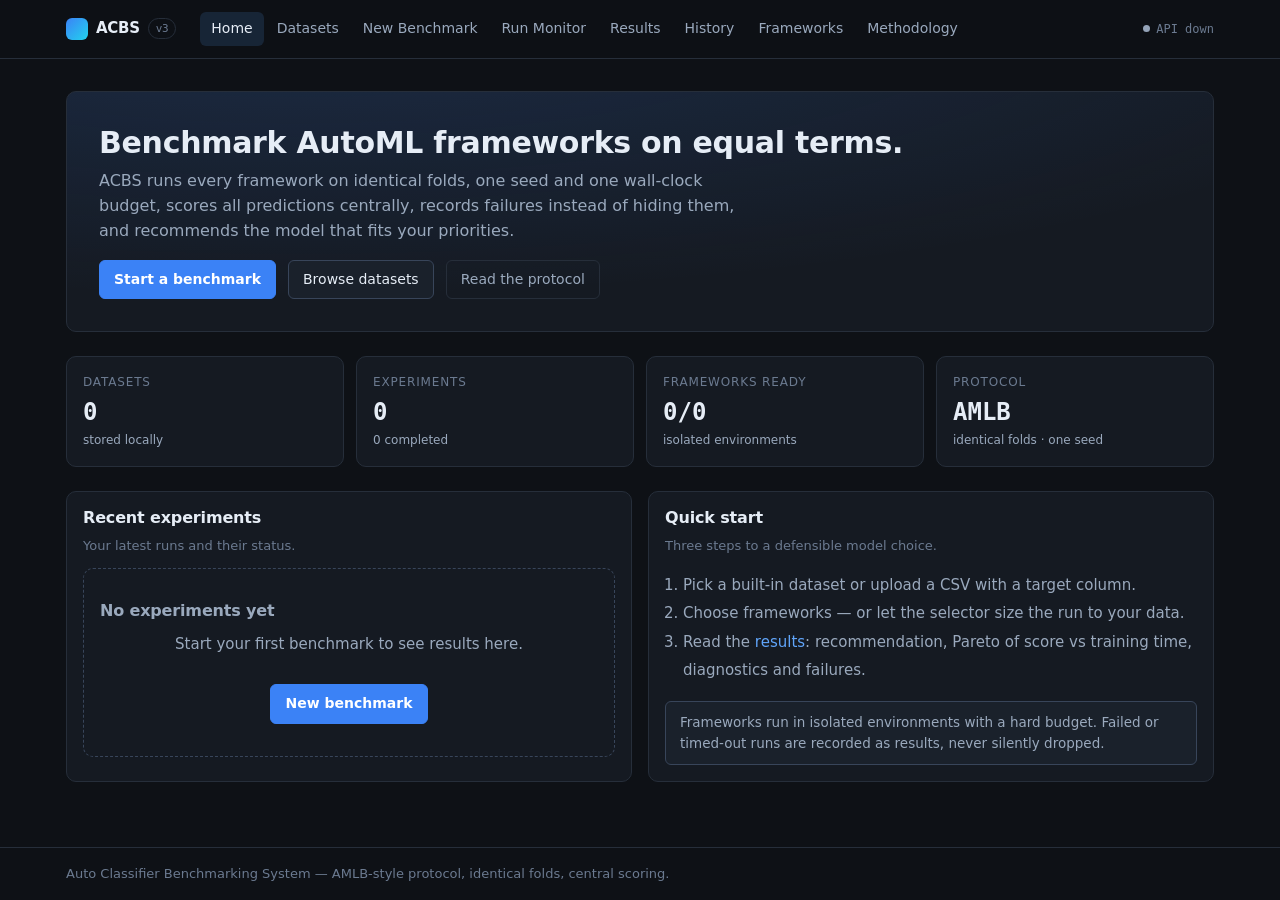
==== web/index.html @ 86306ca5 "feat(web): add the plain-HTML nine-page frontend Home, Datasets, New Benchmark, Run Monitor, Results" ====
<!doctype html>
<html lang="en">
  <head>
    <meta charset="utf-8" />
    <meta name="viewport" content="width=device-width, initial-scale=1" />
    <title>ACBS — Auto Classifier Benchmarking System</title>
    <link rel="stylesheet" href="css/tokens.css" />
    <link rel="stylesheet" href="css/base.css" />
    <link rel="stylesheet" href="css/components.css" />
  </head>
  <body data-page="home">
    <main>
      <section class="hero">
        <h1>Benchmark AutoML frameworks on equal terms.</h1>
        <p>
          ACBS runs every framework on identical folds, one seed and one wall-clock budget, scores all
          predictions centrally, records failures instead of hiding them, and recommends the model that
          fits your priorities.
        </p>
        <div class="actions">
          <a class="btn primary" href="new-benchmark.html">Start a benchmark</a>
          <a class="btn" href="datasets.html">Browse datasets</a>
          <a class="btn ghost" href="methodology.html">Read the protocol</a>
        </div>
      </section>

      <section class="stat-row" id="stats"></section>

      <section class="grid cols-2">
        <div class="card">
          <h3>Recent experiments</h3>
          <p class="card-sub">Your latest runs and their status.</p>
          <div id="recent"></div>
        </div>
        <div class="card">
          <h3>Quick start</h3>
          <p class="card-sub">Three steps to a defensible model choice.</p>
          <ol class="dim" style="padding-left: 18px; line-height: 1.9">
            <li>Pick a built-in dataset or upload a CSV with a target column.</li>
            <li>Choose frameworks — or let the selector size the run to your data.</li>
            <li>
              Read the <a href="results.html">results</a>: recommendation, Pareto of score vs training
              time, diagnostics and failures.
            </li>
          </ol>
          <div class="notice mt-4">
            Frameworks run in isolated environments with a hard budget. Failed or timed-out runs are
            recorded as results, never silently dropped.
          </div>
        </div>
      </section>
    </main>

    <script src="js/api.js"></script>
    <script src="js/components/ui.js"></script>
    <script src="js/shell.js"></script>
    <script src="js/pages/home.js"></script>
  </body>
</html>
---- web/css/tokens.css ----
/* ACBS design tokens — dark benchmark-console theme. */

:root {
  --bg: #0e1116;
  --bg-elev: #151a22;
  --bg-elev-2: #1a212b;
  --bg-hover: #1f2733;
  --border: #262e3a;
  --border-strong: #38455a;

  --text: #e6edf6;
  --text-dim: #9aa9bd;
  --text-faint: #6b7a90;

  --accent: #60a5fa;
  --accent-strong: #3b82f6;
  --accent-soft: rgba(96, 165, 250, 0.14);

  --ok: #4ade80;
  --ok-soft: rgba(74, 222, 128, 0.13);
  --warn: #fbbf24;
  --warn-soft: rgba(251, 191, 36, 0.13);
  --danger: #f87171;
  --danger-soft: rgba(248, 113, 113, 0.13);
  --neutral: #94a3b8;
  --neutral-soft: rgba(148, 163, 184, 0.13);

  --font-sans: system-ui, -apple-system, "Segoe UI", Roboto, "Helvetica Neue", sans-serif;
  --font-mono: ui-monospace, "Cascadia Mono", "SF Mono", Menlo, Consolas, monospace;

  --r: 10px;
  --r-sm: 6px;

  --sp-1: 4px;
  --sp-2: 8px;
  --sp-3: 12px;
  --sp-4: 16px;
  --sp-5: 24px;
  --sp-6: 32px;
  --sp-7: 48px;

  --shadow: 0 10px 30px rgba(0, 0, 0, 0.4);
  --maxw: 1180px;
}
---- web/css/base.css ----
/* Base: reset, typography, shell layout. */

*,
*::before,
*::after {
  box-sizing: border-box;
}

html,
body {
  margin: 0;
  padding: 0;
}

body {
  background: var(--bg);
  color: var(--text);
  font-family: var(--font-sans);
  font-size: 15px;
  line-height: 1.55;
  -webkit-font-smoothing: antialiased;
  min-height: 100vh;
  display: flex;
  flex-direction: column;
}

img,
svg {
  max-width: 100%;
}

a {
  color: var(--accent);
  text-decoration: none;
}

a:hover {
  text-decoration: underline;
}

h1,
h2,
h3,
h4 {
  margin: 0 0 var(--sp-3);
  line-height: 1.25;
  font-weight: 650;
  letter-spacing: -0.01em;
}

h1 {
  font-size: 26px;
}
h2 {
  font-size: 20px;
}
h3 {
  font-size: 16px;
}

p {
  margin: 0 0 var(--sp-3);
  color: var(--text-dim);
}

code,
.mono {
  font-family: var(--font-mono);
  font-size: 0.92em;
}

/* ---------- Shell ---------- */

.site-header {
  position: sticky;
  top: 0;
  z-index: 50;
  background: rgba(14, 17, 22, 0.92);
  backdrop-filter: blur(8px);
  border-bottom: 1px solid var(--border);
}

.site-header .inner {
  max-width: var(--maxw);
  margin: 0 auto;
  padding: var(--sp-3) var(--sp-4);
  display: flex;
  align-items: center;
  gap: var(--sp-5);
}

.brand {
  display: flex;
  align-items: center;
  gap: var(--sp-2);
  color: var(--text);
  font-weight: 700;
  letter-spacing: -0.02em;
}

.brand:hover {
  text-decoration: none;
}

.brand .mark {
  width: 22px;
  height: 22px;
  border-radius: 6px;
  background: linear-gradient(135deg, var(--accent-strong), #22d3ee);
  display: inline-block;
}

.brand .tag {
  font-family: var(--font-mono);
  font-size: 11px;
  color: var(--text-faint);
  border: 1px solid var(--border);
  border-radius: 999px;
  padding: 1px 7px;
  font-weight: 500;
}

.site-nav {
  display: flex;
  gap: 2px;
  flex-wrap: wrap;
}

.site-nav a {
  color: var(--text-dim);
  padding: 6px 11px;
  border-radius: var(--r-sm);
  font-size: 14px;
}

.site-nav a:hover {
  color: var(--text);
  background: var(--bg-hover);
  text-decoration: none;
}

.site-nav a.active {
  color: var(--text);
  background: var(--accent-soft);
}

.site-header .spacer {
  flex: 1;
}

.api-state {
  font-family: var(--font-mono);
  font-size: 12px;
  color: var(--text-faint);
  display: flex;
  align-items: center;
  gap: 6px;
}

.api-state .dot {
  width: 7px;
  height: 7px;
  border-radius: 50%;
  background: var(--neutral);
}

.api-state.up .dot {
  background: var(--ok);
}

main {
  flex: 1;
  max-width: var(--maxw);
  width: 100%;
  margin: 0 auto;
  padding: var(--sp-6) var(--sp-4) var(--sp-7);
}

.site-footer {
  border-top: 1px solid var(--border);
  color: var(--text-faint);
  font-size: 13px;
}

.site-footer .inner {
  max-width: var(--maxw);
  margin: 0 auto;
  padding: var(--sp-4);
  display: flex;
  gap: var(--sp-4);
  justify-content: space-between;
  flex-wrap: wrap;
}

.page-head {
  display: flex;
  align-items: flex-end;
  justify-content: space-between;
  gap: var(--sp-4);
  margin-bottom: var(--sp-5);
  flex-wrap: wrap;
}

.page-head .sub {
  color: var(--text-dim);
  margin: 0;
  max-width: 640px;
}

/* ---------- Hero (home) ---------- */

.hero {
  border: 1px solid var(--border);
  background:
    radial-gradient(1200px 300px at 20% -40%, rgba(59, 130, 246, 0.18), transparent),
    var(--bg-elev);
  border-radius: var(--r);
  padding: var(--sp-6);
  margin-bottom: var(--sp-5);
}

.hero h1 {
  font-size: 30px;
  margin-bottom: var(--sp-2);
}

.hero p {
  max-width: 640px;
  font-size: 16px;
}

.hero .actions {
  display: flex;
  gap: var(--sp-3);
  margin-top: var(--sp-4);
}

.stat-row {
  display: grid;
  grid-template-columns: repeat(auto-fit, minmax(150px, 1fr));
  gap: var(--sp-3);
  margin-bottom: var(--sp-5);
}
---- web/css/components.css ----
/* Components: cards, buttons, badges, tables, forms, tabs, progress, grid. */

/* ---------- Layout helpers ---------- */

.grid {
  display: grid;
  gap: var(--sp-4);
}

.grid.cols-2 {
  grid-template-columns: repeat(auto-fit, minmax(320px, 1fr));
}

.grid.cols-3 {
  grid-template-columns: repeat(auto-fit, minmax(240px, 1fr));
}

.row {
  display: flex;
  gap: var(--sp-3);
  align-items: center;
  flex-wrap: wrap;
}

.row.between {
  justify-content: space-between;
}

.stack {
  display: flex;
  flex-direction: column;
  gap: var(--sp-3);
}

.mt-4 {
  margin-top: var(--sp-4);
}
.mt-5 {
  margin-top: var(--sp-5);
}
.mb-4 {
  margin-bottom: var(--sp-4);
}

.dim {
  color: var(--text-dim);
}
.faint {
  color: var(--text-faint);
}
.small {
  font-size: 13px;
}

/* ---------- Cards / panels ---------- */

.card {
  background: var(--bg-elev);
  border: 1px solid var(--border);
  border-radius: var(--r);
  padding: var(--sp-4);
}

.card.pad-5 {
  padding: var(--sp-5);
}

.card h3 {
  display: flex;
  align-items: center;
  gap: var(--sp-2);
}

.card .card-sub {
  color: var(--text-faint);
  font-size: 13px;
  margin: -4px 0 var(--sp-3);
}

.card.clickable {
  cursor: pointer;
  transition: border-color 0.15s, transform 0.15s;
}

.card.clickable:hover {
  border-color: var(--border-strong);
  transform: translateY(-2px);
  text-decoration: none;
}

.stat {
  background: var(--bg-elev);
  border: 1px solid var(--border);
  border-radius: var(--r);
  padding: var(--sp-4);
}

.stat .label {
  font-size: 12px;
  text-transform: uppercase;
  letter-spacing: 0.07em;
  color: var(--text-faint);
}

.stat .value {
  font-family: var(--font-mono);
  font-size: 24px;
  font-weight: 600;
  margin-top: 2px;
}

.stat .hint {
  font-size: 12px;
  color: var(--text-dim);
}

/* ---------- Buttons ---------- */

.btn {
  display: inline-flex;
  align-items: center;
  gap: 7px;
  border-radius: var(--r-sm);
  border: 1px solid var(--border-strong);
  background: var(--bg-elev-2);
  color: var(--text);
  font-size: 14px;
  font-family: inherit;
  padding: 8px 14px;
  cursor: pointer;
  transition: background 0.15s, border-color 0.15s;
}

.btn:hover {
  background: var(--bg-hover);
  text-decoration: none;
}

.btn:disabled {
  opacity: 0.45;
  cursor: not-allowed;
}

.btn.primary {
  background: var(--accent-strong);
  border-color: var(--accent-strong);
  color: #fff;
  font-weight: 600;
}

.btn.primary:hover {
  background: #2f6fd8;
}

.btn.danger {
  background: var(--danger-soft);
  border-color: rgba(248, 113, 113, 0.4);
  color: var(--danger);
}

.btn.ghost {
  background: transparent;
  border-color: var(--border);
  color: var(--text-dim);
}

.btn.ghost:hover {
  color: var(--text);
  background: var(--bg-hover);
}

.btn.sm {
  padding: 5px 10px;
  font-size: 13px;
}

.btn-group {
  display: inline-flex;
  gap: var(--sp-2);
  flex-wrap: wrap;
}

/* ---------- Badges ---------- */

.badge {
  display: inline-flex;
  align-items: center;
  gap: 6px;
  font-family: var(--font-mono);
  font-size: 11.5px;
  font-weight: 600;
  padding: 2px 9px;
  border-radius: 999px;
  border: 1px solid transparent;
  text-transform: uppercase;
  letter-spacing: 0.04em;
  white-space: nowrap;
}

.badge::before {
  content: "";
  width: 6px;
  height: 6px;
  border-radius: 50%;
  background: currentColor;
}

.badge.ok,
.badge.completed,
.badge.running {
  color: var(--ok);
  background: var(--ok-soft);
}
.badge.running::before {
  animation: pulse 1.1s ease-in-out infinite;
}
.badge.failed,
.badge.timeout,
.badge.cancelled,
.badge.cancelling {
  color: var(--danger);
  background: var(--danger-soft);
}
.badge.timeout,
.badge.queued,
.badge.skipped {
  color: var(--warn);
  background: var(--warn-soft);
}
.badge.info,
.badge.installed {
  color: var(--accent);
  background: var(--accent-soft);
}
.badge.muted {
  color: var(--neutral);
  background: var(--neutral-soft);
}

@keyframes pulse {
  50% {
    opacity: 0.35;
  }
}

/* ---------- Tables ---------- */

.table-wrap {
  overflow-x: auto;
  border: 1px solid var(--border);
  border-radius: var(--r);
  background: var(--bg-elev);
}

table {
  width: 100%;
  border-collapse: collapse;
  font-size: 14px;
}

thead th {
  text-align: left;
  font-size: 11.5px;
  text-transform: uppercase;
  letter-spacing: 0.07em;
  color: var(--text-faint);
  font-weight: 600;
  padding: 10px 14px;
  border-bottom: 1px solid var(--border);
  background: var(--bg-elev-2);
  white-space: nowrap;
}

tbody td {
  padding: 9px 14px;
  border-bottom: 1px solid var(--border);
  vertical-align: middle;
}

tbody tr:last-child td {
  border-bottom: none;
}

tbody tr:hover {
  background: var(--bg-hover);
}

td.num,
th.num {
  text-align: right;
  font-family: var(--font-mono);
}

tr.excluded td {
  opacity: 0.5;
}

/* ---------- Forms ---------- */

label.field {
  display: block;
  margin-bottom: var(--sp-3);
}

label.field > .lbl {
  display: block;
  font-size: 12.5px;
  color: var(--text-dim);
  margin-bottom: 5px;
  font-weight: 600;
}

input[type="text"],
input[type="number"],
input[type="file"],
select,
textarea {
  width: 100%;
  background: var(--bg);
  color: var(--text);
  border: 1px solid var(--border-strong);
  border-radius: var(--r-sm);
  padding: 8px 11px;
  font-size: 14px;
  font-family: inherit;
}

input:focus,
select:focus,
textarea:focus {
  outline: none;
  border-color: var(--accent);
  box-shadow: 0 0 0 3px var(--accent-soft);
}

textarea {
  resize: vertical;
  min-height: 70px;
}

.check {
  display: flex;
  gap: 9px;
  align-items: flex-start;
  font-size: 14px;
  color: var(--text-dim);
  margin-bottom: 8px;
  cursor: pointer;
}

.check input {
  margin-top: 3px;
  accent-color: var(--accent-strong);
}

.check .t {
  color: var(--text);
  font-weight: 500;
}

fieldset {
  border: 1px solid var(--border);
  border-radius: var(--r);
  padding: var(--sp-4);
  margin: 0 0 var(--sp-4);
}

legend {
  font-size: 12px;
  text-transform: uppercase;
  letter-spacing: 0.07em;
  color: var(--text-faint);
  padding: 0 6px;
}

.range-row {
  display: grid;
  grid-template-columns: 130px 1fr 56px;
  gap: var(--sp-3);
  align-items: center;
  font-size: 13.5px;
  margin-bottom: 6px;
}

.range-row input[type="range"] {
  width: 100%;
  accent-color: var(--accent-strong);
}

.range-row .val {
  font-family: var(--font-mono);
  font-size: 13px;
  color: var(--text-dim);
  text-align: right;
}

/* ---------- Progress ---------- */

.progress {
  height: 8px;
  border-radius: 999px;
  background: var(--bg-elev-2);
  border: 1px solid var(--border);
  overflow: hidden;
}

.progress .bar {
  height: 100%;
  background: linear-gradient(90deg, var(--accent-strong), #22d3ee);
  transition: width 0.6s ease;
}

/* ---------- Tabs ---------- */

.tabs {
  display: flex;
  gap: 4px;
  border-bottom: 1px solid var(--border);
  margin-bottom: var(--sp-4);
  overflow-x: auto;
}

.tabs button {
  background: none;
  border: none;
  border-bottom: 2px solid transparent;
  color: var(--text-dim);
  font-family: inherit;
  font-size: 14px;
  padding: 8px 13px;
  cursor: pointer;
  white-space: nowrap;
}

.tabs button:hover {
  color: var(--text);
}

.tabs button.active {
  color: var(--text);
  border-bottom-color: var(--accent);
  font-weight: 600;
}

.tab-panel {
  display: none;
}

.tab-panel.active {
  display: block;
}

/* ---------- Misc ---------- */

.kv {
  display: grid;
  grid-template-columns: minmax(130px, auto) 1fr;
  gap: 6px var(--sp-4);
  font-size: 14px;
}

.kv dt {
  color: var(--text-faint);
}

.kv dd {
  margin: 0;
  font-family: var(--font-mono);
}

.empty {
  text-align: center;
  padding: var(--sp-6) var(--sp-4);
  color: var(--text-faint);
  border: 1px dashed var(--border-strong);
  border-radius: var(--r);
  background: var(--bg-elev);
}

.empty h3 {
  color: var(--text-dim);
}

.notice {
  border: 1px solid var(--border-strong);
  background: var(--bg-elev-2);
  border-radius: var(--r-sm);
  padding: 10px 14px;
  font-size: 13.5px;
  color: var(--text-dim);
}

.notice.warn {
  border-color: rgba(251, 191, 36, 0.35);
  background: var(--warn-soft);
  color: var(--warn);
}

.notice.danger {
  border-color: rgba(248, 113, 113, 0.35);
  background: var(--danger-soft);
  color: var(--danger);
}

.chart {
  width: 100%;
  min-height: 320px;
}

.chip {
  display: inline-block;
  background: var(--bg-elev-2);
  border: 1px solid var(--border-strong);
  color: var(--text-dim);
  border-radius: 999px;
  padding: 4px 11px;
  font-size: 13px;
  cursor: pointer;
}

.chip:hover {
  color: var(--text);
  border-color: var(--accent);
}

/* Recommendation banner */
.rec-card {
  border: 1px solid rgba(96, 165, 250, 0.35);
  background:
    radial-gradient(700px 160px at 100% 0%, rgba(59, 130, 246, 0.16), transparent),
    var(--bg-elev);
  border-radius: var(--r);
  padding: var(--sp-5);
}

.rec-card .model {
  font-family: var(--font-mono);
  font-size: 22px;
  font-weight: 700;
  color: var(--text);
}

.rec-card ul {
  margin: var(--sp-3) 0;
  padding-left: 18px;
  color: var(--text-dim);
}

.rec-card li {
  margin-bottom: 4px;
}

/* Framework x fold monitor grid */
.monitor-grid {
  display: grid;
  grid-template-columns: repeat(auto-fill, minmax(220px, 1fr));
  gap: var(--sp-3);
}

.monitor-cell {
  border: 1px solid var(--border);
  border-radius: var(--r-sm);
  background: var(--bg-elev);
  padding: var(--sp-3);
}

.monitor-cell .fw {
  font-weight: 600;
  font-size: 14px;
  margin-bottom: 6px;
}

.monitor-cell .meta {
  font-family: var(--font-mono);
  font-size: 12px;
  color: var(--text-faint);
  margin-top: 6px;
}

/* Toasts */
#toast-root {
  position: fixed;
  bottom: 18px;
  right: 18px;
  display: flex;
  flex-direction: column;
  gap: 8px;
  z-index: 100;
}

.toast {
  background: var(--bg-elev-2);
  border: 1px solid var(--border-strong);
  border-left: 3px solid var(--accent);
  color: var(--text);
  padding: 10px 14px;
  border-radius: var(--r-sm);
  font-size: 14px;
  box-shadow: var(--shadow);
  max-width: 360px;
  animation: slide-in 0.2s ease;
}

.toast.error {
  border-left-color: var(--danger);
}
.toast.ok {
  border-left-color: var(--ok);
}

@keyframes slide-in {
  from {
    transform: translateX(24px);
    opacity: 0;
  }
}

@media (max-width: 720px) {
  .site-header .inner {
    flex-wrap: wrap;
    gap: var(--sp-3);
  }
  .range-row {
    grid-template-columns: 100px 1fr 48px;
  }
}
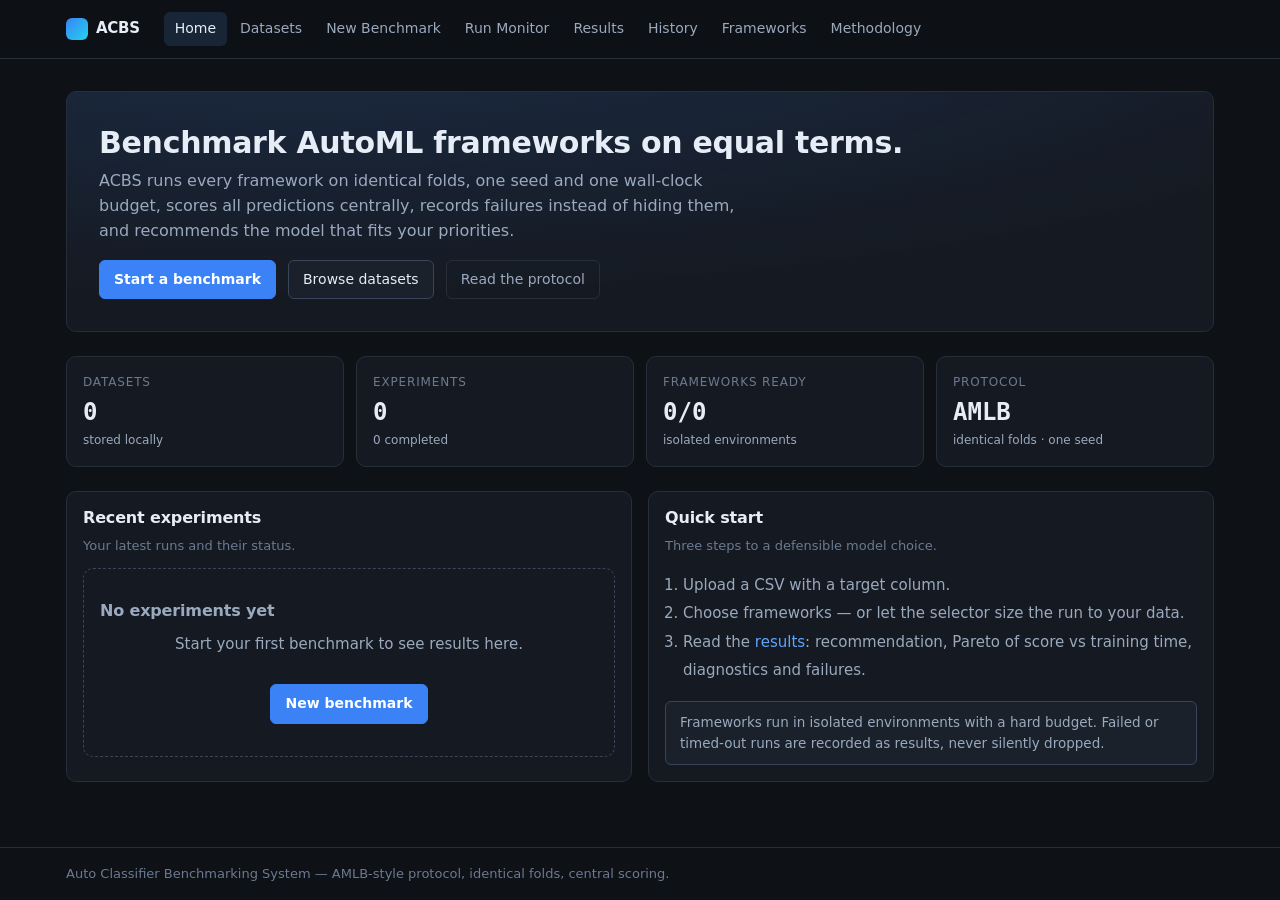
==== commit 69de55b1: "feat(v3): finalize v3 — drop built-in datasets and Auto-sklearn Uploads are now the only stored data" ====
--- a/web/index.html
+++ b/web/index.html
@@ -36,7 +36,7 @@
           <h3>Quick start</h3>
           <p class="card-sub">Three steps to a defensible model choice.</p>
           <ol class="dim" style="padding-left: 18px; line-height: 1.9">
-            <li>Pick a built-in dataset or upload a CSV with a target column.</li>
+            <li>Upload a CSV with a target column.</li>
             <li>Choose frameworks — or let the selector size the run to your data.</li>
             <li>
               Read the <a href="results.html">results</a>: recommendation, Pareto of score vs training
--- a/web/css/base.css
+++ b/web/css/base.css
@@ -110,16 +110,6 @@
   display: inline-block;
 }
 
-.brand .tag {
-  font-family: var(--font-mono);
-  font-size: 11px;
-  color: var(--text-faint);
-  border: 1px solid var(--border);
-  border-radius: 999px;
-  padding: 1px 7px;
-  font-weight: 500;
-}
-
 .site-nav {
   display: flex;
   gap: 2px;
@@ -146,26 +136,6 @@
 
 .site-header .spacer {
   flex: 1;
-}
-
-.api-state {
-  font-family: var(--font-mono);
-  font-size: 12px;
-  color: var(--text-faint);
-  display: flex;
-  align-items: center;
-  gap: 6px;
-}
-
-.api-state .dot {
-  width: 7px;
-  height: 7px;
-  border-radius: 50%;
-  background: var(--neutral);
-}
-
-.api-state.up .dot {
-  background: var(--ok);
 }
 
 main {
